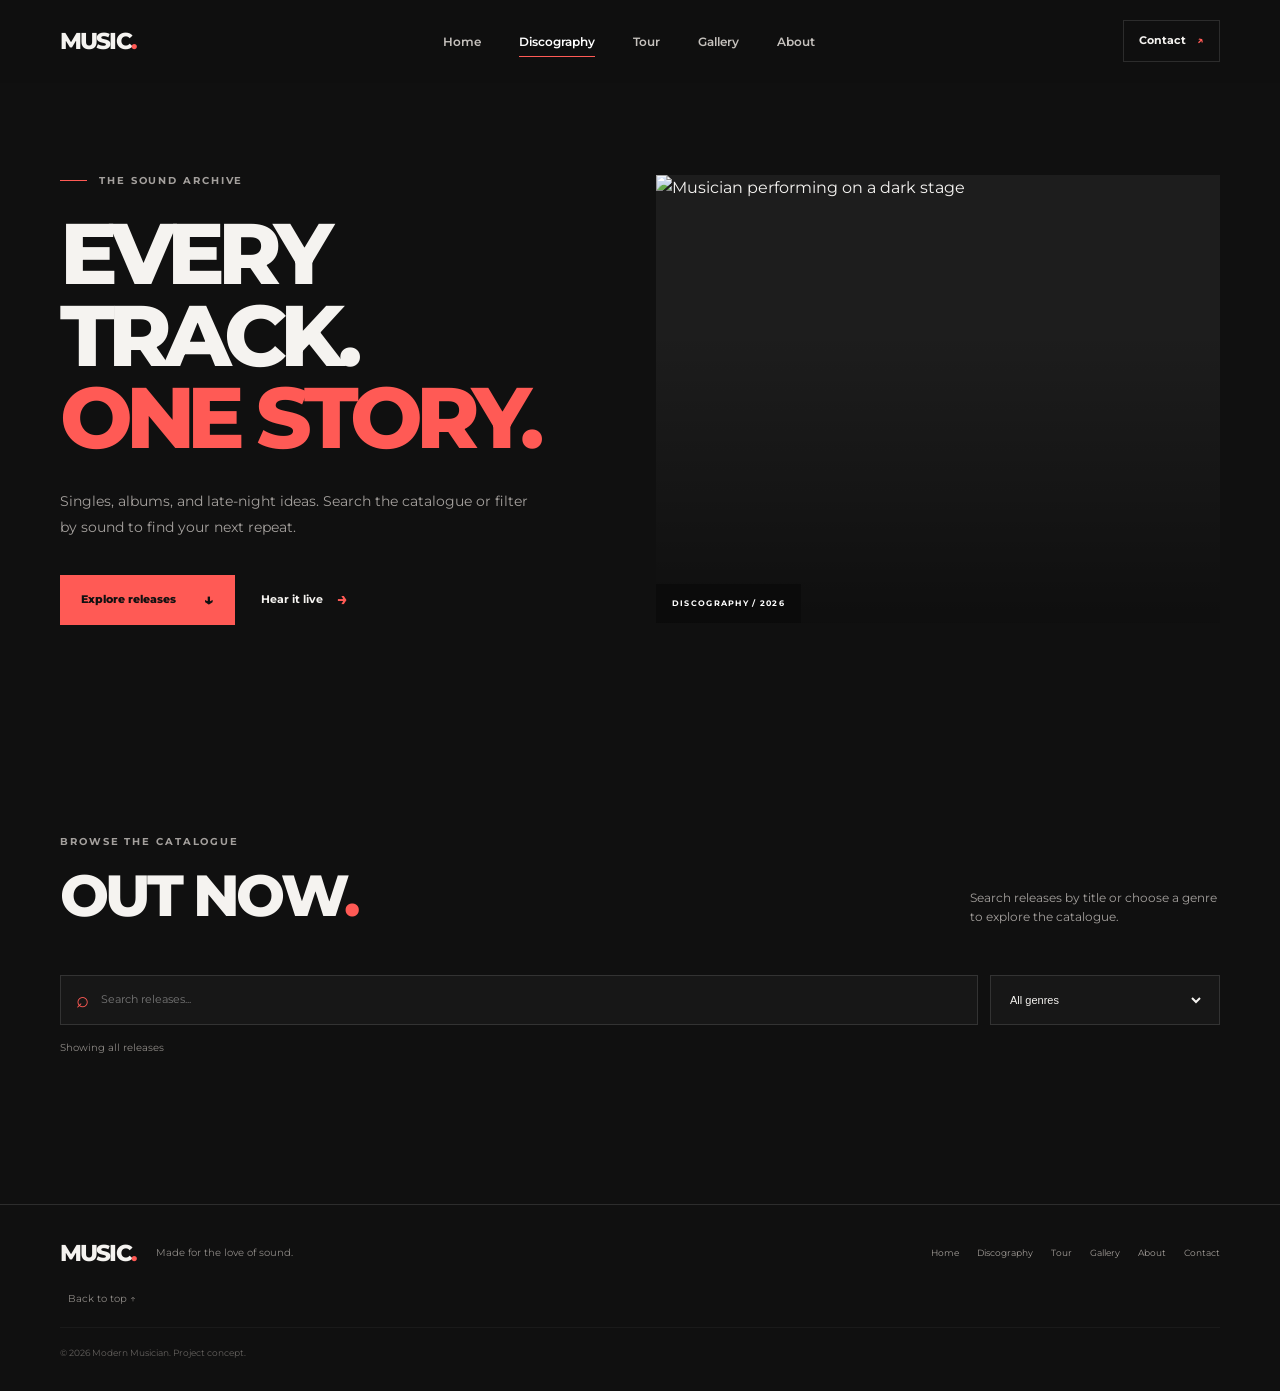
==== music.html @ 2638524f "feat(music): add discography page structure" ====
<!DOCTYPE html>
<html lang="en">

<head>
  <meta charset="UTF-8">
  <meta name="viewport" content="width=device-width, initial-scale=1.0">
  <meta name="description" content="Browse Modern Musician releases, albums, singles, and tracks.">
  <title>Discography | Modern Musician</title>

  <link rel="preconnect" href="https://fonts.googleapis.com">
  <link rel="preconnect" href="https://fonts.gstatic.com" crossorigin>
  <link
    href="https://fonts.googleapis.com/css2?family=Montserrat:wght@400;500;600;700;800&display=swap"
    rel="stylesheet">

  <link rel="stylesheet" href="css/style.css">
  <script src="js/main.js" defer></script>
</head>

<body>
  <a class="skip-link" href="#main">Skip to content</a>

  <header class="site-header" id="top">
    <nav class="navbar container" aria-label="Main navigation">
      <a class="logo" href="index.html" aria-label="Modern Musician home">
        MUSIC<span>.</span>
      </a>

      <button
        class="menu-toggle"
        type="button"
        aria-expanded="false"
        aria-controls="nav-links"
        aria-label="Open navigation menu">
        <span></span>
        <span></span>
        <span></span>
      </button>

      <ul class="nav-links" id="nav-links">
        <li><a class="nav-link" data-page="index.html" href="index.html">Home</a></li>
        <li><a class="nav-link" data-page="music.html" href="music.html">Discography</a></li>
        <li><a class="nav-link" data-page="tour.html" href="tour.html">Tour</a></li>
        <li><a class="nav-link" data-page="gallery.html" href="gallery.html">Gallery</a></li>
        <li><a class="nav-link" data-page="about.html" href="about.html">About</a></li>
      </ul>

      <a class="nav-cta" href="contact.html">
        Contact <span aria-hidden="true">↗</span>
      </a>
    </nav>
  </header>

  <main id="main">
    <section class="page-hero section-shell">
      <div class="page-hero-copy reveal">
        <p class="eyebrow">
          <span class="eyebrow-line"></span>
          The sound archive
        </p>

        <h1>
          Every track.<br>
          <span>One story.</span>
        </h1>

        <p class="hero-text">
          Singles, albums, and late-night ideas. Search the catalogue or filter
          by sound to find your next repeat.
        </p>

        <div class="hero-actions">
          <a class="button button-primary" href="#catalogue">
            Explore releases <span aria-hidden="true">↓</span>
          </a>

          <a class="text-link" href="tour.html">
            Hear it live <span aria-hidden="true">→</span>
          </a>
        </div>
      </div>

      <div class="page-hero-art reveal reveal-delay">
        <img
          src="https://images.unsplash.com/photo-1516280440614-37939bbacd81?auto=format&fit=crop&w=1100&q=85"
          alt="Musician performing on a dark stage">

        <span class="art-label">DISCOGRAPHY / 2026</span>
      </div>
    </section>

    <section class="section-pad" id="catalogue">
      <div class="container">
        <div class="section-heading reveal">
          <div>
            <p class="eyebrow">Browse the catalogue</p>
            <h2>Out now<span>.</span></h2>
          </div>

          <p>
            Search releases by title or choose a genre to explore the catalogue.
          </p>
        </div>

        <div class="catalogue-tools reveal">
          <label class="search-field">
            <span class="visually-hidden">Search releases</span>
            <span aria-hidden="true">⌕</span>

            <input
              id="music-search"
              type="search"
              placeholder="Search releases..."
              autocomplete="off">
          </label>

          <label class="select-field">
            <span class="visually-hidden">Filter by genre</span>

            <select id="genre-filter">
              <option value="all">All genres</option>
              <option value="alternative">Alternative</option>
              <option value="electronic">Electronic</option>
              <option value="acoustic">Acoustic</option>
            </select>
          </label>
        </div>

        <p
          id="music-results"
          class="results-count"
          aria-live="polite">
          Showing all releases
        </p>

        <div
          class="music-grid catalogue-grid"
          id="catalogue-grid">
        </div>
      </div>
    </section>
  </main>

  <footer class="site-footer">
    <div class="container footer-inner">
      <a class="logo" href="index.html">
        MUSIC<span>.</span>
      </a>

      <p>Made for the love of sound.</p>

      <nav class="footer-links" aria-label="Footer navigation">
        <a href="index.html">Home</a>
        <a href="music.html">Discography</a>
        <a href="tour.html">Tour</a>
        <a href="gallery.html">Gallery</a>
        <a href="about.html">About</a>
        <a href="contact.html">Contact</a>
      </nav>

      <a class="back-top" href="#top">
        Back to top ↑
      </a>

      <small>
        © <span id="year">2026</span> Modern Musician. Project concept.
      </small>
    </div>
  </footer>
</body>

</html>
---- css/style.css ----
:root {
  --bg: #101010;
  --surface: #171717;
  --surface-soft: #1d1d1d;
  --text: #f5f3f0;
  --muted: #a4a09d;
  --line: rgba(255, 255, 255, .12);
  --accent: #ff5a55;
  --accent-dark: #e84743;
  --content: 1160px;
  --radius: 4px;
  --ease: cubic-bezier(.2, .75, .25, 1);
}

* {
  box-sizing: border-box;
  margin: 0;
  padding: 0;
}

html {
  scroll-behavior: smooth;
  scroll-padding-top: 88px;
}

body {
  background: var(--bg);
  color: var(--text);
  font-family: "Montserrat", sans-serif;
  line-height: 1.6;
  -webkit-font-smoothing: antialiased;
}

body.menu-open {
  overflow: hidden;
}

img {
  display: block;
  width: 100%;
  object-fit: cover;
}

a {
  color: inherit;
  text-decoration: none;
}

button,
input,
textarea {
  font: inherit;
}

button,
a {
  -webkit-tap-highlight-color: transparent;
}

button:focus-visible,
a:focus-visible,
input:focus-visible,
textarea:focus-visible {
  outline: 2px solid var(--accent);
  outline-offset: 4px;
}

.container {
  width: min(var(--content), calc(100% - 64px));
  margin-inline: auto;
}

.section-pad {
  padding: 120px 0;
}

.section-shell {
  padding-inline: max(32px, calc((100% - var(--content)) / 2));
}

.skip-link {
  position: fixed;
  top: 10px;
  left: 10px;
  z-index: 1000;
  padding: 10px 14px;
  color: #111;
  background: white;
  transform: translateY(-150%);
}

.skip-link:focus {
  transform: translateY(0);
}

.site-header {
  position: sticky;
  top: 0;
  z-index: 100;
  background: rgba(16, 16, 16, .86);
  border-bottom: 1px solid transparent;
  backdrop-filter: blur(16px);
  transition: border-color .25s ease, background .25s ease;
}

.site-header.scrolled {
  border-color: var(--line);
  background: rgba(16, 16, 16, .96);
}

.navbar {
  min-height: 82px;
  display: flex;
  align-items: center;
  justify-content: space-between;
  gap: 32px;
}

.logo {
  font-size: 23px;
  font-weight: 800;
  letter-spacing: -.08em;
}

.logo span,
h1 span,
h2 span {
  color: var(--accent);
}

.nav-links {
  display: flex;
  align-items: center;
  gap: clamp(18px, 3vw, 38px);
  list-style: none;
}

.nav-link {
  position: relative;
  color: #c5c1bd;
  font-size: 12px;
  font-weight: 600;
  transition: color .2s ease;
}

.nav-link::after {
  content: "";
  position: absolute;
  left: 0;
  right: 100%;
  bottom: -8px;
  height: 1px;
  background: var(--accent);
  transition: right .25s ease;
}

.nav-link:hover,
.nav-link.active {
  color: white;
}

.nav-link:hover::after,
.nav-link.active::after {
  right: 0;
}

.nav-cta {
  border: 1px solid var(--line);
  padding: 11px 15px;
  font-size: 11px;
  font-weight: 700;
  transition: background .2s, border-color .2s;
}

.nav-cta span {
  color: var(--accent);
  margin-left: 8px;
}

.nav-cta:hover {
  background: var(--surface-soft);
  border-color: rgba(255, 255, 255, .28);
}

.menu-toggle {
  display: none;
  border: 0;
  background: transparent;
  width: 42px;
  height: 42px;
  padding: 10px;
  cursor: pointer;
}

.menu-toggle span {
  display: block;
  height: 2px;
  width: 21px;
  margin: 5px 0;
  background: white;
  transition: transform .25s, opacity .25s;
}

.hero {
  position: relative;
  min-height: 690px;
  min-height: min(790px, calc(100svh - 82px));
  display: grid;
  grid-template-columns: 1fr .88fr;
  align-items: center;
  gap: clamp(45px, 7vw, 100px);
  padding-top: 80px;
  padding-bottom: 105px;
  overflow: hidden;
}

.hero::before {
  content: "";
  position: absolute;
  width: 420px;
  height: 420px;
  border: 1px solid rgba(255, 90, 85, .1);
  border-radius: 50%;
  right: -170px;
  top: 5%;
  pointer-events: none;
}

.hero-content {
  position: relative;
  z-index: 1;
  max-width: 540px;
}

.eyebrow {
  display: flex;
  align-items: center;
  gap: 12px;
  margin-bottom: 24px;
  color: var(--muted);
  font-size: 10px;
  font-weight: 700;
  letter-spacing: .19em;
  text-transform: uppercase;
}

.eyebrow-line {
  width: 27px;
  height: 1px;
  background: var(--accent);
}

h1 {
  font-size: clamp(64px, 8vw, 112px);
  font-weight: 800;
  line-height: .98;
  letter-spacing: -.085em;
  text-transform: uppercase;
}

.hero-text {
  max-width: 420px;
  margin-top: 28px;
  color: var(--muted);
  font-size: 14px;
  line-height: 1.9;
}

.hero-actions {
  display: flex;
  flex-wrap: wrap;
  align-items: center;
  gap: 26px;
  margin-top: 34px;
}

.button {
  display: inline-flex;
  justify-content: center;
  align-items: center;
  gap: 28px;
  min-height: 50px;
  padding: 0 20px;
  border: 1px solid transparent;
  cursor: pointer;
  font-size: 11px;
  font-weight: 800;
  transition: transform .2s ease, background .2s ease, color .2s ease;
}

.button span {
  font-size: 16px;
}

.button:hover {
  transform: translateY(-2px);
}

.button-primary {
  background: var(--accent);
  color: #111;
}

.button-primary:hover {
  background: #fff;
}

.text-link {
  display: inline-flex;
  align-items: center;
  gap: 14px;
  font-size: 11px;
  font-weight: 700;
}

.text-link span {
  color: var(--accent);
  font-size: 18px;
  transition: transform .2s ease;
}

.text-link:hover span {
  transform: translateX(4px);
}

.hero-note {
  display: flex;
  align-items: center;
  gap: 10px;
  margin-top: 60px;
  color: #777;
  font-size: 10px;
  letter-spacing: .12em;
  text-transform: uppercase;
}

.pulse-dot {
  width: 6px;
  height: 6px;
  border-radius: 50%;
  background: var(--accent);
  box-shadow: 0 0 0 5px rgba(255, 90, 85, .12);
}

.hero-visual {
  position: relative;
  width: 100%;
  max-width: 510px;
  justify-self: end;
}

.hero-image-wrap {
  position: relative;
  padding: 0 0 35px 25px;
}

.hero-image-wrap::before {
  content: "";
  position: absolute;
  top: 22px;
  left: 0;
  right: 25px;
  bottom: 0;
  border: 1px solid rgba(255, 90, 85, .65);
}

.hero-image-wrap img {
  position: relative;
  height: clamp(370px, 43vw, 530px);
  filter: saturate(.78);
}

.image-caption {
  position: absolute;
  left: 25px;
  right: 0;
  bottom: 0;
  display: flex;
  justify-content: space-between;
  padding: 12px 14px;
  background: rgba(0, 0, 0, .72);
  font-size: 8px;
  font-weight: 700;
  letter-spacing: .16em;
}

.hero-stamp {
  position: absolute;
  top: 10%;
  right: -25px;
  padding: 17px;
  background: var(--accent);
  color: #111;
  font-size: 10px;
  font-weight: 800;
  line-height: 1.35;
  letter-spacing: .08em;
  transform: rotate(5deg);
  box-shadow: 0 12px 40px #0005;
}

.hero-stamp span {
  display: block;
  margin-top: 5px;
  font-size: 22px;
}

.scroll-cue {
  position: absolute;
  bottom: 30px;
  left: max(32px, calc((100% - var(--content)) / 2));
  display: flex;
  align-items: center;
  gap: 12px;
  color: #777;
  font-size: 9px;
  letter-spacing: .12em;
  text-transform: uppercase;
}

.scroll-cue span {
  width: 30px;
  height: 1px;
  background: var(--accent);
}

.about {
  background: var(--surface);
}

.about-grid {
  display: grid;
  grid-template-columns: .92fr 1fr;
  align-items: center;
  gap: clamp(55px, 9vw, 130px);
}

.about-image {
  position: relative;
  padding: 0 0 25px 25px;
}

.about-image::before {
  content: "";
  position: absolute;
  top: 25px;
  left: 0;
  right: 25px;
  bottom: 0;
  border: 1px solid #ffffff2c;
}

.about-image img {
  position: relative;
  height: 520px;
  filter: saturate(.7);
}

.image-index {
  position: absolute;
  bottom: 0;
  left: 25px;
  color: #999;
  font-size: 8px;
  letter-spacing: .16em;
}

h2 {
  font-size: clamp(38px, 4.5vw, 60px);
  line-height: 1.08;
  letter-spacing: -.065em;
  font-weight: 800;
  text-transform: uppercase;
}

.about-content>p:not(.eyebrow) {
  margin-top: 22px;
  max-width: 520px;
  color: var(--muted);
  font-size: 13px;
  line-height: 1.95;
}

.about-content .text-link {
  margin-top: 28px;
}

.about-stat-row {
  display: flex;
  gap: clamp(22px, 4vw, 50px);
  border-top: 1px solid var(--line);
  margin-top: 45px;
  padding-top: 24px;
}

.about-stat-row div {
  display: flex;
  flex-direction: column;
  gap: 3px;
}

.about-stat-row strong {
  font-size: 22px;
  letter-spacing: -.05em;
}

.about-stat-row span {
  color: #85817e;
  font-size: 9px;
  text-transform: uppercase;
  letter-spacing: .1em;
}

.section-heading {
  display: flex;
  justify-content: space-between;
  align-items: end;
  gap: 30px;
  margin-bottom: 48px;
}

.section-heading .eyebrow {
  margin-bottom: 14px;
}

.section-heading>p {
  max-width: 250px;
  color: var(--muted);
  font-size: 12px;
}

.music-grid {
  display: grid;
  grid-template-columns: repeat(3, 1fr);
  gap: 24px;
}

.music-card {
  min-width: 0;
}

.album-art {
  position: relative;
  overflow: hidden;
  background: var(--surface-soft);
}

.album-art::after {
  content: "";
  position: absolute;
  inset: 0;
  background: linear-gradient(180deg, transparent 48%, #0008);
  pointer-events: none;
}

.album-art img {
  aspect-ratio: 1 / 1.08;
  transition: transform .65s var(--ease), filter .4s ease;
  filter: saturate(.75);
}

.music-card:hover .album-art img {
  transform: scale(1.045);
  filter: saturate(1);
}

.album-number {
  position: absolute;
  z-index: 1;
  top: 15px;
  left: 15px;
  color: #fff;
  font-size: 10px;
  font-weight: 700;
  letter-spacing: .12em;
}

.play-button {
  position: absolute;
  z-index: 2;
  right: 16px;
  bottom: 16px;
  display: grid;
  place-items: center;
  width: 48px;
  height: 48px;
  border: 0;
  border-radius: 50%;
  background: var(--accent);
  color: #111;
  cursor: pointer;
  transform: translateY(8px);
  opacity: 0;
  transition: opacity .25s ease, transform .25s ease, background .2s ease;
}

.music-card:hover .play-button,
.play-button:focus-visible,
.play-button.is-playing,
.play-button.is-selected {
  opacity: 1;
  transform: translateY(0);
}

.play-button:hover {
  background: white;
}

.music-info {
  display: flex;
  justify-content: space-between;
  align-items: start;
  gap: 16px;
  padding: 19px 0 13px;
}

.music-info h3 {
  font-size: 14px;
  font-weight: 700;
}

.music-info p,
.track-length {
  color: #85817e;
  font-size: 10px;
  margin-top: 5px;
}

.track-length {
  white-space: nowrap;
}

.track-progress {
  height: 2px;
  background: #2b2b2b;
  overflow: hidden;
}

.track-progress span {
  display: block;
  width: 0;
  height: 100%;
  background: var(--accent);
  transition: width .3s ease;
}

.music-card.is-playing .track-progress span,
.music-card.is-selected .track-progress span {
  width: 38%;
}

.player-bar {
  display: flex;
  align-items: center;
  gap: 15px;
  margin-top: 38px;
  padding: 17px 20px;
  border: 1px solid var(--line);
  background: #141414;
}

.player-track-icon {
  display: grid;
  place-items: center;
  width: 42px;
  height: 42px;
  flex: 0 0 auto;
  background: var(--surface-soft);
  color: var(--accent);
  font-size: 23px;
}

.player-copy {
  display: flex;
  flex-direction: column;
  min-width: 0;
  flex: 1;
}

.player-copy strong {
  font-size: 11px;
}

.player-copy span,
.player-hint {
  color: #888;
  font-size: 9px;
}

.player-controls {
  display: flex;
  align-items: center;
  gap: 12px;
}

.player-control {
  display: grid;
  place-items: center;
  width: 35px;
  height: 35px;
  border: 1px solid var(--line);
  border-radius: 50%;
  background: transparent;
  color: white;
  cursor: pointer;
}

.player-control:disabled {
  cursor: not-allowed;
  opacity: .4;
}

.music-note,
.shows-note {
  margin-top: 14px;
  color: #777;
  font-size: 10px;
  line-height: 1.7;
}

.music-note code {
  color: #c9c5c2;
}

.shows {
  background: var(--surface);
}

.show-list {
  border-top: 1px solid var(--line);
}

.show {
  display: grid;
  grid-template-columns: 75px minmax(0, 1fr) 115px 90px;
  align-items: center;
  gap: 25px;
  padding: 25px 5px;
  border-bottom: 1px solid var(--line);
  transition: padding .25s ease, background .25s ease;
}

.show:hover {
  padding-inline: 15px;
  background: #ffffff04;
}

.show-date {
  display: flex;
  flex-direction: column;
  align-items: center;
  line-height: 1;
}

.show-date strong {
  color: var(--accent);
  font-size: 34px;
  letter-spacing: -.08em;
}

.show-date span {
  margin-top: 7px;
  font-size: 9px;
  letter-spacing: .12em;
}

.show-info h3 {
  font-size: 14px;
}

.show-info p {
  margin-top: 5px;
  color: #8f8b87;
  font-size: 11px;
}

.show-status {
  justify-self: start;
  color: #8b8783;
  font-size: 9px;
}

.show-status-upcoming {
  color: #c4c0bc;
}

.show-status-upcoming::before {
  content: "";
  display: inline-block;
  width: 5px;
  height: 5px;
  margin: 0 8px 1px 0;
  border-radius: 50%;
  background: var(--accent);
}

.show-link {
  justify-self: end;
  font-size: 10px;
  font-weight: 700;
}

.show-link span {
  margin-left: 8px;
  color: var(--accent);
  font-size: 15px;
}

.contact-grid {
  display: grid;
  grid-template-columns: 1fr .8fr;
  gap: clamp(50px, 10vw, 140px);
}

.contact-copy>p:not(.eyebrow) {
  max-width: 370px;
  margin-top: 22px;
  color: var(--muted);
  font-size: 13px;
  line-height: 1.9;
}

.contact-email {
  display: inline-flex;
  gap: 12px;
  align-items: center;
  margin-top: 32px;
  padding-bottom: 7px;
  border-bottom: 1px solid #555;
  font-size: 12px;
}

.contact-email span {
  color: var(--accent);
}

.contact-form {
  display: flex;
  flex-direction: column;
  align-items: stretch;
}

.contact-form label {
  margin: 17px 0 8px;
  color: #b8b4b0;
  font-size: 10px;
  font-weight: 700;
}

.contact-form label:first-child {
  margin-top: 0;
}

.contact-form input,
.contact-form textarea {
  width: 100%;
  border: 1px solid #343434;
  border-radius: 0;
  background: #171717;
  color: white;
  padding: 14px 15px;
  font-size: 12px;
  resize: vertical;
  transition: border-color .2s ease;
}

.contact-form input:focus,
.contact-form textarea:focus {
  border-color: var(--accent);
  outline: none;
}

.contact-form input::placeholder,
.contact-form textarea::placeholder {
  color: #696969;
}

.contact-form .button {
  align-self: start;
  margin-top: 20px;
}

.form-note {
  margin-top: 12px;
  color: #777;
  font-size: 9px;
  line-height: 1.6;
}

.site-footer {
  padding: 30px 0;
  border-top: 1px solid var(--line);
}

.footer-inner {
  display: grid;
  grid-template-columns: auto 1fr auto;
  align-items: center;
  gap: 20px;
}

.footer-inner p,
.back-top {
  color: #8d8985;
  font-size: 10px;
}

.back-top {
  justify-self: end;
}

.footer-inner small {
  grid-column: 1 / -1;
  padding-top: 18px;
  border-top: 1px solid #ffffff0b;
  color: #64615e;
  font-size: 9px;
}

.reveal {
  opacity: 0;
  transform: translateY(22px);
  transition: opacity .7s var(--ease), transform .7s var(--ease);
}

.reveal.is-visible {
  opacity: 1;
  transform: translateY(0);
}

.reveal-delay {
  transition-delay: .12s;
}

.reveal-delay-more {
  transition-delay: .22s;
}

.hero-content.reveal {
  animation: hero-enter .8s var(--ease) .12s both;
}

.hero-visual.reveal {
  animation: hero-enter .9s var(--ease) .28s both;
}

@keyframes hero-enter {
  from {
    opacity: 0;
    transform: translateY(20px);
  }

  to {
    opacity: 1;
    transform: translateY(0);
  }
}

@media (hover: none) {
  .play-button {
    opacity: 1;
    transform: none;
  }
}

@media (max-width: 900px) {
  .container {
    width: min(var(--content), calc(100% - 44px));
  }

  .section-shell {
    padding-inline: 22px;
  }

  .hero {
    gap: 35px;
    grid-template-columns: 1fr .85fr;
  }

  .hero-stamp {
    right: -12px;
  }

  .about-grid {
    gap: 55px;
  }

  .about-image img {
    height: 450px;
  }

  .show {
    grid-template-columns: 65px minmax(0, 1fr) 95px 75px;
    gap: 16px;
  }
}

@media (max-width: 700px) {
  html {
    scroll-padding-top: 72px;
  }

  .container {
    width: calc(100% - 40px);
  }

  .section-shell {
    padding-inline: 20px;
  }

  .section-pad {
    padding: 82px 0;
  }

  .navbar {
    min-height: 72px;
    gap: 15px;
  }

  .logo {
    font-size: 21px;
  }

  .menu-toggle {
    display: block;
    order: 3;
    margin-left: auto;
    z-index: 102;
  }

  .menu-toggle[aria-expanded="true"] span:nth-child(1) {
    transform: translateY(7px) rotate(45deg);
  }

  .menu-toggle[aria-expanded="true"] span:nth-child(2) {
    opacity: 0;
  }

  .menu-toggle[aria-expanded="true"] span:nth-child(3) {
    transform: translateY(-7px) rotate(-45deg);
  }

  .nav-cta {
    margin-left: auto;
    padding: 9px 11px;
    font-size: 10px;
  }

  .nav-links {
    position: fixed;
    inset: 0;
    z-index: 101;
    display: flex;
    flex-direction: column;
    justify-content: center;
    align-items: center;
    gap: 30px;
    background: rgba(16, 16, 16, .98);
    opacity: 0;
    visibility: hidden;
    transform: translateY(-8px);
    transition: opacity .25s, visibility .25s, transform .25s;
  }

  .nav-links.open {
    opacity: 1;
    visibility: visible;
    transform: translateY(0);
  }

  .nav-link {
    font-size: 18px;
  }

  .hero {
    min-height: auto;
    grid-template-columns: 1fr;
    gap: 44px;
    padding-top: 76px;
    padding-bottom: 105px;
  }

  .hero::before {
    width: 270px;
    height: 270px;
    right: -160px;
    top: 20%;
  }

  h1 {
    font-size: clamp(65px, 16vw, 100px);
  }

  .hero-text {
    margin-top: 22px;
    font-size: 13px;
  }

  .hero-note {
    margin-top: 36px;
  }

  .hero-visual {
    justify-self: stretch;
    max-width: none;
    width: calc(100% - 14px);
    margin-left: 14px;
  }

  .hero-image-wrap {
    padding-left: 15px;
    padding-bottom: 25px;
  }

  .hero-image-wrap::before {
    right: 15px;
    top: 15px;
  }

  .hero-image-wrap img {
    height: clamp(310px, 95vw, 460px);
  }

  .image-caption {
    left: 15px;
    font-size: 7px;
  }

  .hero-stamp {
    right: -8px;
    top: 8%;
    font-size: 8px;
    padding: 12px;
  }

  .scroll-cue {
    left: 20px;
    bottom: 30px;
  }

  .about-grid,
  .contact-grid {
    grid-template-columns: 1fr;
    gap: 48px;
  }

  .about-image img {
    height: clamp(330px, 90vw, 470px);
  }

  h2 {
    font-size: clamp(39px, 10vw, 56px);
  }

  .about-stat-row {
    gap: 25px;
  }

  .about-stat-row strong {
    font-size: 20px;
  }

  .section-heading {
    align-items: start;
    flex-direction: column;
    gap: 18px;
    margin-bottom: 32px;
  }

  .section-heading>p {
    max-width: 320px;
  }

  .music-grid {
    grid-template-columns: 1fr;
    gap: 30px;
  }

  .album-art img {
    aspect-ratio: 1.15 / 1;
  }

  .play-button {
    opacity: 1;
    transform: none;
  }

  .player-bar {
    gap: 11px;
    padding: 13px;
  }

  .player-track-icon {
    width: 36px;
    height: 36px;
  }

  .player-hint {
    display: none;
  }

  .show {
    grid-template-columns: 58px minmax(0, 1fr) auto;
    gap: 14px;
    padding: 22px 0;
  }

  .show-date strong {
    font-size: 30px;
  }

  .show-info h3 {
    font-size: 12px;
  }

  .show-info p {
    font-size: 10px;
  }

  .show-status {
    display: none;
  }

  .show-link {
    font-size: 9px;
  }

  .contact-grid {
    gap: 35px;
  }

  .footer-inner {
    grid-template-columns: 1fr auto;
  }

  .footer-inner p {
    grid-column: 1 / -1;
    grid-row: 2;
  }

  .back-top {
    grid-column: 2;
    grid-row: 1;
  }

  .footer-inner small {
    grid-row: 3;
  }
}

@media (max-width: 380px) {
  .nav-cta {
    display: none;
  }

  .hero-actions {
    gap: 18px;
  }

  .button {
    gap: 14px;
    padding-inline: 15px;
  }

  .about-stat-row {
    gap: 16px;
  }

  .about-stat-row span {
    font-size: 8px;
  }

  .show {
    grid-template-columns: 48px minmax(0, 1fr) auto;
    gap: 10px;
  }
}

@media (prefers-reduced-motion: reduce) {

  *,
  *::before,
  *::after {
    scroll-behavior: auto !important;
    animation-duration: .01ms !important;
    animation-iteration-count: 1 !important;
    transition-duration: .01ms !important;
  }

  .reveal {
    opacity: 1;
    transform: none;
  }
}


/* Dedicated Contact page */
.contact-page-intro {
  position: relative;
  display: flex;
  align-items: center;
  justify-content: space-between;
  gap: 40px;
  min-height: 390px;
  padding-top: 86px;
  padding-bottom: 72px;
  overflow: hidden;
}

.contact-page-heading {
  max-width: 720px;
  position: relative;
  z-index: 1;
}

.contact-page-heading .eyebrow {
  margin-bottom: 20px;
}

.contact-page-heading h1 {
  font-size: clamp(70px, 10vw, 124px);
  line-height: .9;
}

.contact-page-heading .hero-text {
  max-width: 510px;
}

.contact-page-mark,
.thank-you-side {
  position: relative;
  flex: 0 0 190px;
  width: 190px;
  height: 210px;
  display: flex;
  flex-direction: column;
  justify-content: center;
  padding: 22px;
  background: var(--accent);
  color: #101010;
  transform: rotate(4deg);
}

.contact-page-mark>span,
.thank-you-side>span {
  font-size: 9px;
  font-weight: 800;
  letter-spacing: .18em;
}

.contact-page-mark strong,
.thank-you-side strong {
  margin-top: 14px;
  font-size: 27px;
  line-height: .98;
  letter-spacing: -.07em;
}

.contact-page-mark i,
.thank-you-side i {
  position: absolute;
  right: 15px;
  bottom: 8px;
  font-size: 33px;
  font-style: normal;
}

.contact-page-section {
  background: var(--surface);
}

.contact-page-section .contact-grid {
  align-items: start;
}

.contact-page-section .contact-copy {
  padding-top: 10px;
}

.contact-page-section .contact-copy h2 {
  max-width: 470px;
}

.contact-page-section .contact-copy h2 span {
  color: var(--accent);
}

.contact-details {
  display: grid;
  gap: 0;
  max-width: 430px;
  margin-top: 34px;
  border-top: 1px solid var(--line);
}

.contact-details>div {
  display: flex;
  justify-content: space-between;
  align-items: baseline;
  gap: 15px;
  padding: 16px 0;
  border-bottom: 1px solid var(--line);
  font-size: 10px;
  color: #c4c0bc;
}

.contact-detail-label {
  color: #77716d;
  font-size: 8px;
  font-weight: 800;
  letter-spacing: .12em;
}

.form-kicker {
  display: flex;
  justify-content: space-between;
  margin-bottom: 16px;
  padding-bottom: 14px;
  border-bottom: 1px solid var(--line);
  color: var(--text);
  font-size: 10px;
  font-weight: 800;
  letter-spacing: .12em;
}

.form-kicker span {
  color: var(--accent);
}

.contact-form select {
  width: 100%;
  border: 1px solid #343434;
  border-radius: 0;
  background: #171717;
  color: #e7e4e1;
  padding: 14px 15px;
  font-size: 12px;
}

.contact-form select:focus {
  border-color: var(--accent);
  outline: none;
}

.contact-form label span {
  color: var(--accent);
}

.contact-form .form-note {
  max-width: 480px;
}

.contact-bottom-inner {
  display: flex;
  justify-content: space-between;
  align-items: end;
  gap: 36px;
  padding: 42px;
  border: 1px solid var(--line);
  background: #141414;
}

.contact-bottom-inner .eyebrow {
  margin-bottom: 16px;
}

.contact-bottom-inner h2 {
  font-size: clamp(34px, 4vw, 50px);
}

.contact-bottom-inner .hero-actions {
  margin-top: 0;
}

/* Submission confirmation page */
.thank-you-main {
  min-height: calc(100vh - 220px);
  display: flex;
  align-items: center;
}

.thank-you-section {
  display: flex;
  align-items: center;
  justify-content: space-between;
  gap: 55px;
  padding-top: 100px;
  padding-bottom: 110px;
}

.thank-you-content {
  max-width: 670px;
}

.thank-you-symbol {
  display: grid;
  place-items: center;
  width: 52px;
  height: 52px;
  margin-bottom: 32px;
  border: 1px solid rgba(255, 90, 85, .65);
  border-radius: 50%;
  color: var(--accent);
  font-size: 26px;
}

.thank-you-content h1 {
  font-size: clamp(70px, 10vw, 120px);
  line-height: .9;
}

.thank-you-content h1 span {
  color: var(--accent);
}

.thank-you-copy {
  max-width: 520px;
  margin-top: 28px;
  color: #d2ceca;
  font-size: 14px;
  line-height: 1.9;
}

.thank-you-note {
  max-width: 560px;
  margin-top: 12px;
  color: #817c77;
  font-size: 10px;
  line-height: 1.8;
}

.thank-you-content .hero-actions {
  margin-top: 30px;
}

.thank-you-side {
  flex-basis: 220px;
  width: 220px;
  height: 245px;
}

.thank-you-side strong {
  font-size: 32px;
}

@media (max-width: 700px) {
  .contact-page-intro {
    min-height: auto;
    padding-top: 68px;
    padding-bottom: 64px;
  }

  .contact-page-heading h1,
  .thank-you-content h1 {
    font-size: clamp(68px, 18vw, 100px);
  }

  .contact-page-mark {
    display: none;
  }

  .contact-details>div {
    align-items: start;
    flex-direction: column;
    gap: 5px;
  }

  .contact-bottom-inner {
    align-items: start;
    flex-direction: column;
    padding: 27px 22px;
  }

  .contact-bottom-inner .hero-actions {
    margin-top: 8px;
  }

  .thank-you-section {
    min-height: auto;
    padding-top: 75px;
    padding-bottom: 85px;
  }

  .thank-you-side {
    display: none;
  }
}


/* Beginner-friendly native audio controls appear after a track is selected. */
.player-controls {
  min-width: 0;
}

.player-controls audio {
  display: none;
  width: 250px;
  max-width: 35vw;
  height: 34px;
}

.player-controls audio.audio-ready {
  display: block;
}

@media (max-width: 700px) {
  .player-bar {
    flex-wrap: wrap;
  }

  .player-controls {
    width: 100%;
    flex-wrap: wrap;
  }

  .player-controls audio.audio-ready {
    width: 100%;
    max-width: 100%;
  }
}

/* ==================================================
   MULTI-PAGE LAYOUTS + REAL RESPONSIVE GRID STYLES
   Added to give every sub-page its intended layout.
   ================================================== */
.page-hero {
  display: grid;
  grid-template-columns: minmax(0, .92fr) minmax(0, 1fr);
  align-items: center;
  gap: clamp(34px, 6vw, 84px);
  padding-top: clamp(54px, 7vw, 92px);
  padding-bottom: clamp(58px, 7vw, 92px);
  overflow: hidden;
}

.page-hero.compact-page-hero {
  padding-top: clamp(42px, 5.5vw, 74px);
  padding-bottom: clamp(48px, 6vw, 78px);
}

.page-hero-copy {
  min-width: 0;
  max-width: 570px;
}

.page-hero-copy h1 {
  font-size: clamp(54px, 6.7vw, 92px);
  line-height: .96;
}

.page-hero-copy .hero-text {
  max-width: 470px;
}

.page-hero-art {
  position: relative;
  min-width: 0;
  width: 100%;
  height: clamp(280px, 35vw, 470px);
  overflow: hidden;
  background: var(--surface-soft);
}

.page-hero-art::after {
  content: "";
  position: absolute;
  inset: 35% 0 0;
  background: linear-gradient(transparent, rgba(0, 0, 0, .5));
  pointer-events: none;
}

.page-hero-art img {
  width: 100%;
  height: 100%;
  object-fit: cover;
  object-position: center;
  filter: saturate(.78);
  transition: transform .7s var(--ease), filter .5s ease;
}

.page-hero-art:hover img {
  transform: scale(1.025);
  filter: saturate(1);
}

.art-label {
  position: absolute;
  z-index: 1;
  left: 0;
  bottom: 0;
  padding: 13px 16px;
  color: #fff;
  background: rgba(10, 10, 10, .68);
  font-size: 8px;
  font-weight: 700;
  letter-spacing: .16em;
}

/* Discography tools + cards */
.catalogue-tools {
  display: grid;
  grid-template-columns: minmax(0, 1fr) 230px;
  gap: 12px;
  margin-bottom: 12px;
}

.search-field,
.select-field {
  display: flex;
  align-items: center;
  gap: 12px;
  min-width: 0;
  min-height: 50px;
  padding: 0 15px;
  border: 1px solid var(--line);
  background: var(--surface);
  color: var(--muted);
}

.search-field>span[aria-hidden="true"] {
  color: var(--accent);
  font-size: 22px;
  line-height: 1;
}

.search-field input,
.select-field select {
  width: 100%;
  min-width: 0;
  border: 0;
  outline: 0;
  background: transparent;
  color: var(--text);
  font-size: 11px;
}

.search-field input::placeholder {
  color: #777;
}

.select-field select {
  cursor: pointer;
}

.select-field select option {
  background: var(--surface);
  color: var(--text);
}

.visually-hidden {
  position: absolute;
  width: 1px;
  height: 1px;
  padding: 0;
  margin: -1px;
  overflow: hidden;
  clip: rect(0, 0, 0, 0);
  white-space: nowrap;
  border: 0;
}

.results-count {
  margin: 15px 0 28px;
  color: #8d8985;
  font-size: 10px;
}

.catalogue-grid {
  row-gap: 36px;
}

.release-description {
  margin-top: 10px;
  color: #8d8985;
  font-size: 11px;
  line-height: 1.8;
}

.empty-state {
  margin-top: 28px;
  padding: 28px;
  border: 1px dashed var(--line);
  color: var(--muted);
  text-align: center;
  font-size: 12px;
}

.music-note,
.shows-note {
  margin-top: 24px;
  color: #777;
  font-size: 10px;
  line-height: 1.8;
}

.music-note code {
  color: var(--accent);
}

/* Tour page: clear row-based event grid */
.filter-row {
  display: flex;
  flex-wrap: wrap;
  gap: 9px;
  margin-bottom: 25px;
}

.filter-chip {
  padding: 10px 15px;
  border: 1px solid var(--line);
  background: transparent;
  color: #aaa5a0;
  font-size: 10px;
  font-weight: 700;
  cursor: pointer;
  transition: color .2s, border-color .2s, background .2s;
}

.filter-chip:hover,
.filter-chip.active {
  border-color: var(--accent);
  background: var(--accent);
  color: #101010;
}

.tour-page-list {
  border-top: 1px solid var(--line);
}

.tour-event {
  display: grid;
  grid-template-columns: 76px minmax(0, 1fr) 100px auto;
  align-items: center;
  gap: clamp(15px, 2.5vw, 32px);
  padding: 24px 0;
  border-bottom: 1px solid var(--line);
}

.tour-date {
  display: flex;
  flex-direction: column;
  align-items: flex-start;
  line-height: 1;
}

.tour-date span {
  color: var(--accent);
  font-size: 9px;
  font-weight: 800;
  letter-spacing: .15em;
}

.tour-date strong {
  margin-top: 5px;
  font-size: 35px;
  font-weight: 800;
  letter-spacing: -.07em;
}

.tour-date small {
  margin-top: 5px;
  color: #777;
  font-size: 9px;
}

.tour-event-main {
  min-width: 0;
}

.event-kind {
  margin-bottom: 6px;
  color: var(--accent);
  font-size: 8px;
  font-weight: 800;
  letter-spacing: .14em;
}

.tour-event-main h3 {
  font-size: clamp(14px, 1.6vw, 18px);
  font-weight: 700;
}

.tour-event-main>p:last-child {
  margin-top: 5px;
  color: #8e8985;
  font-size: 10px;
}

.event-state {
  padding: 7px 9px;
  border: 1px solid var(--line);
  color: #bbb5af;
  text-align: center;
  font-size: 8px;
  white-space: nowrap;
}

.upcoming-state {
  border-color: rgba(255, 90, 85, .35);
  color: var(--accent);
}

.past-state {
  color: #85817e;
}

.button-outline {
  min-height: 42px;
  padding: 0 13px;
  border-color: var(--line);
  background: transparent;
  color: var(--text);
  gap: 12px;
  white-space: nowrap;
}

.button-outline:hover {
  border-color: var(--accent);
  background: var(--accent);
  color: #101010;
}

/* Gallery: this was the missing grid causing oversized stacked photos */
.gallery-grid {
  display: grid;
  grid-template-columns: repeat(3, minmax(0, 1fr));
  gap: 18px;
  align-items: stretch;
}

.gallery-item,
.gallery-item.gallery-tall,
.gallery-item.gallery-wide {
  position: relative;
  display: block;
  width: 100%;
  min-width: 0;
  aspect-ratio: 4 / 3;
  grid-column: auto;
  grid-row: auto;
  padding: 0;
  overflow: hidden;
  border: 1px solid rgba(255, 255, 255, .1);
  border-radius: 0;
  background: var(--surface-soft);
  color: var(--text);
  text-align: left;
  cursor: pointer;
}

.gallery-item::after {
  content: "";
  position: absolute;
  inset: 35% 0 0;
  background: linear-gradient(transparent, rgba(0, 0, 0, .82));
  pointer-events: none;
}

.gallery-item img {
  width: 100%;
  height: 100%;
  object-fit: cover;
  transition: transform .6s var(--ease), filter .4s ease;
  filter: saturate(.72);
}

.gallery-item:hover img,
.gallery-item:focus-visible img {
  transform: scale(1.05);
  filter: saturate(1);
}

.gallery-caption {
  position: absolute;
  z-index: 1;
  left: 15px;
  bottom: 15px;
  font-size: 9px;
  font-weight: 800;
  letter-spacing: .13em;
}

.gallery-open {
  position: absolute;
  z-index: 1;
  right: 13px;
  bottom: 11px;
  display: grid;
  place-items: center;
  width: 30px;
  height: 30px;
  border: 1px solid rgba(255, 255, 255, .4);
  border-radius: 50%;
  font-size: 15px;
  transition: background .2s, color .2s;
}

.gallery-item:hover .gallery-open {
  background: var(--accent);
  border-color: var(--accent);
  color: #101010;
}

.lightbox {
  position: fixed;
  inset: 0;
  margin: auto;
  width: fit-content;
  max-width: min(92vw, 1200px);
  max-height: 92vh;
  padding: 20px;
  border: 1px solid var(--line);
  background: #111;
  color: var(--text);
  box-shadow: 0 22px 100px #0009;
}

.lightbox[open] {
  display: block;
}

.lightbox::backdrop {
  background: rgba(0, 0, 0, .86);
  backdrop-filter: blur(5px);
}

.lightbox img {
  width: auto;
  max-width: calc(92vw - 40px);
  height: auto;
  max-height: 77vh;
  margin: 0 auto;
  object-fit: contain;
}

.lightbox p {
  margin-top: 12px;
  color: #c6c1bc;
  font-size: 11px;
}

.lightbox-close {
  position: absolute;
  z-index: 2;
  top: 7px;
  right: 7px;
  display: grid;
  place-items: center;
  width: 36px;
  height: 36px;
  border: 1px solid var(--line);
  background: #111;
  color: #fff;
  font-size: 26px;
  line-height: 1;
  cursor: pointer;
}

.video-feature {
  display: grid;
  grid-template-columns: minmax(0, 1.1fr) minmax(0, .9fr);
  align-items: center;
  gap: clamp(30px, 5vw, 72px);
  margin-top: 100px;
  padding-top: 55px;
  border-top: 1px solid var(--line);
}

.video-feature-art {
  position: relative;
  overflow: hidden;
  aspect-ratio: 16 / 9;
  background: var(--surface-soft);
}

.video-feature-art img {
  width: 100%;
  height: 100%;
  object-fit: cover;
  filter: saturate(.7);
  transition: transform .6s var(--ease);
}

.video-feature:hover .video-feature-art img {
  transform: scale(1.03);
}

.video-symbol {
  position: absolute;
  inset: 0;
  display: grid;
  place-items: center;
  color: white;
  font-size: 38px;
  text-shadow: 0 4px 25px #000;
}

.video-feature-copy .eyebrow {
  margin-bottom: 15px;
}

.video-feature-copy h2 {
  font-size: clamp(32px, 4vw, 52px);
}

.video-feature-copy>p:not(.eyebrow) {
  margin-top: 18px;
  color: var(--muted);
  font-size: 12px;
  line-height: 1.9;
}

.video-feature-copy .text-link {
  margin-top: 20px;
}

/* About page grids and timeline */
.timeline {
  border-top: 1px solid var(--line);
}

.timeline-item {
  display: grid;
  grid-template-columns: minmax(150px, .7fr) minmax(0, 1.3fr);
  gap: 35px;
  padding: 25px 0;
  border-bottom: 1px solid var(--line);
}

.timeline-year {
  color: var(--accent);
  font-size: 9px;
  font-weight: 800;
  letter-spacing: .14em;
}

.timeline-item h3 {
  font-size: 17px;
}

.timeline-item p {
  margin-top: 7px;
  max-width: 560px;
  color: var(--muted);
  font-size: 11px;
  line-height: 1.9;
}

.values-section {
  background: var(--surface);
}

.values-grid {
  display: grid;
  grid-template-columns: repeat(3, minmax(0, 1fr));
  gap: 16px;
}

.value-card {
  min-height: 205px;
  padding: 25px;
  border: 1px solid var(--line);
  background: #141414;
}

.value-card>span {
  color: var(--accent);
  font-size: 10px;
  font-weight: 800;
  letter-spacing: .14em;
}

.value-card h3 {
  margin-top: 30px;
  font-size: 19px;
}

.value-card p {
  margin-top: 8px;
  color: var(--muted);
  font-size: 11px;
  line-height: 1.8;
}

.collab-banner {
  display: grid;
  grid-template-columns: minmax(0, 1fr) minmax(0, .8fr);
  align-items: center;
  gap: 40px;
  padding: clamp(25px, 4vw, 48px);
  border: 1px solid var(--line);
  background: #141414;
}

.collab-banner h2 {
  font-size: clamp(34px, 4vw, 52px);
}

.collab-banner>div:last-child>p {
  margin-bottom: 20px;
  color: var(--muted);
  font-size: 12px;
  line-height: 1.9;
}

@media (max-width: 900px) {
  .page-hero {
    gap: 28px;
  }

  .page-hero-copy h1 {
    font-size: clamp(48px, 6.8vw, 68px);
  }

  .gallery-grid {
    grid-template-columns: repeat(2, minmax(0, 1fr));
    gap: 14px;
  }

  .tour-event {
    grid-template-columns: 62px minmax(0, 1fr) auto;
    gap: 16px;
  }

  .tour-event .event-state {
    display: none;
  }

  .values-grid {
    gap: 12px;
  }

  .value-card {
    padding: 20px;
  }
}

@media (max-width: 700px) {

  .page-hero,
  .page-hero.compact-page-hero {
    grid-template-columns: minmax(0, 1fr);
    gap: 34px;
    padding-top: 56px;
    padding-bottom: 58px;
  }

  .page-hero-copy h1 {
    font-size: clamp(56px, 13vw, 78px);
  }

  .page-hero-art {
    height: clamp(245px, 64vw, 360px);
  }

  .catalogue-tools {
    grid-template-columns: minmax(0, 1fr);
  }

  .gallery-grid {
    grid-template-columns: repeat(2, minmax(0, 1fr));
    gap: 10px;
  }

  .gallery-caption {
    left: 9px;
    bottom: 10px;
    font-size: 8px;
    letter-spacing: .07em;
  }

  .gallery-open {
    right: 7px;
    bottom: 6px;
    width: 25px;
    height: 25px;
    font-size: 13px;
  }

  .video-feature {
    grid-template-columns: minmax(0, 1fr);
    gap: 24px;
    margin-top: 65px;
    padding-top: 35px;
  }

  .tour-event {
    grid-template-columns: 52px minmax(0, 1fr);
    gap: 13px;
    padding: 21px 0;
  }

  .tour-date strong {
    font-size: 29px;
  }

  .tour-event .button {
    grid-column: 2;
    justify-self: start;
    min-height: 38px;
    margin-top: 2px;
  }

  .tour-event-main h3 {
    font-size: 14px;
  }

  .timeline-item {
    grid-template-columns: 1fr;
    gap: 9px;
  }

  .values-grid,
  .collab-banner {
    grid-template-columns: minmax(0, 1fr);
  }

  .value-card {
    min-height: auto;
  }

  .value-card h3 {
    margin-top: 18px;
  }

  .collab-banner {
    gap: 24px;
    padding: 24px 20px;
  }
}

@media (max-width: 380px) {
  .gallery-grid {
    grid-template-columns: minmax(0, 1fr);
  }

  .gallery-item,
  .gallery-item.gallery-tall,
  .gallery-item.gallery-wide {
    aspect-ratio: 16 / 10;
  }
}

/* Keep footer navigation readable instead of running together. */
.footer-links {
  display: flex;
  flex-wrap: wrap;
  align-items: center;
  justify-content: flex-end;
  gap: 9px 18px;
}

.footer-links a {
  color: #a19c97;
  font-size: 9px;
  white-space: nowrap;
  transition: color .2s ease;
}

.footer-links a:hover,
.footer-links a[aria-current="page"] {
  color: var(--accent);
}

@media (max-width: 700px) {
  .footer-links {
    justify-content: flex-start;
    gap: 12px 15px;
  }
}

/* DOM lesson feature: live character counter added by createElement/appendChild. */
.message-input-wrap {
  width: 100%;
}

.message-character-count {
  margin-top: 7px;
  margin-bottom: 0;
  color: var(--muted);
  font-size: 10px;
  line-height: 1.5;
  text-align: right;
}

/* DOM lesson feature: the dialog is opened/closed using open attributes. */
body.lightbox-open::before {
  content: "";
  position: fixed;
  inset: 0;
  z-index: 1000;
  background: rgba(0, 0, 0, .86);
  backdrop-filter: blur(5px);
}

.lightbox[open] {
  display: block;
  z-index: 1001;
}
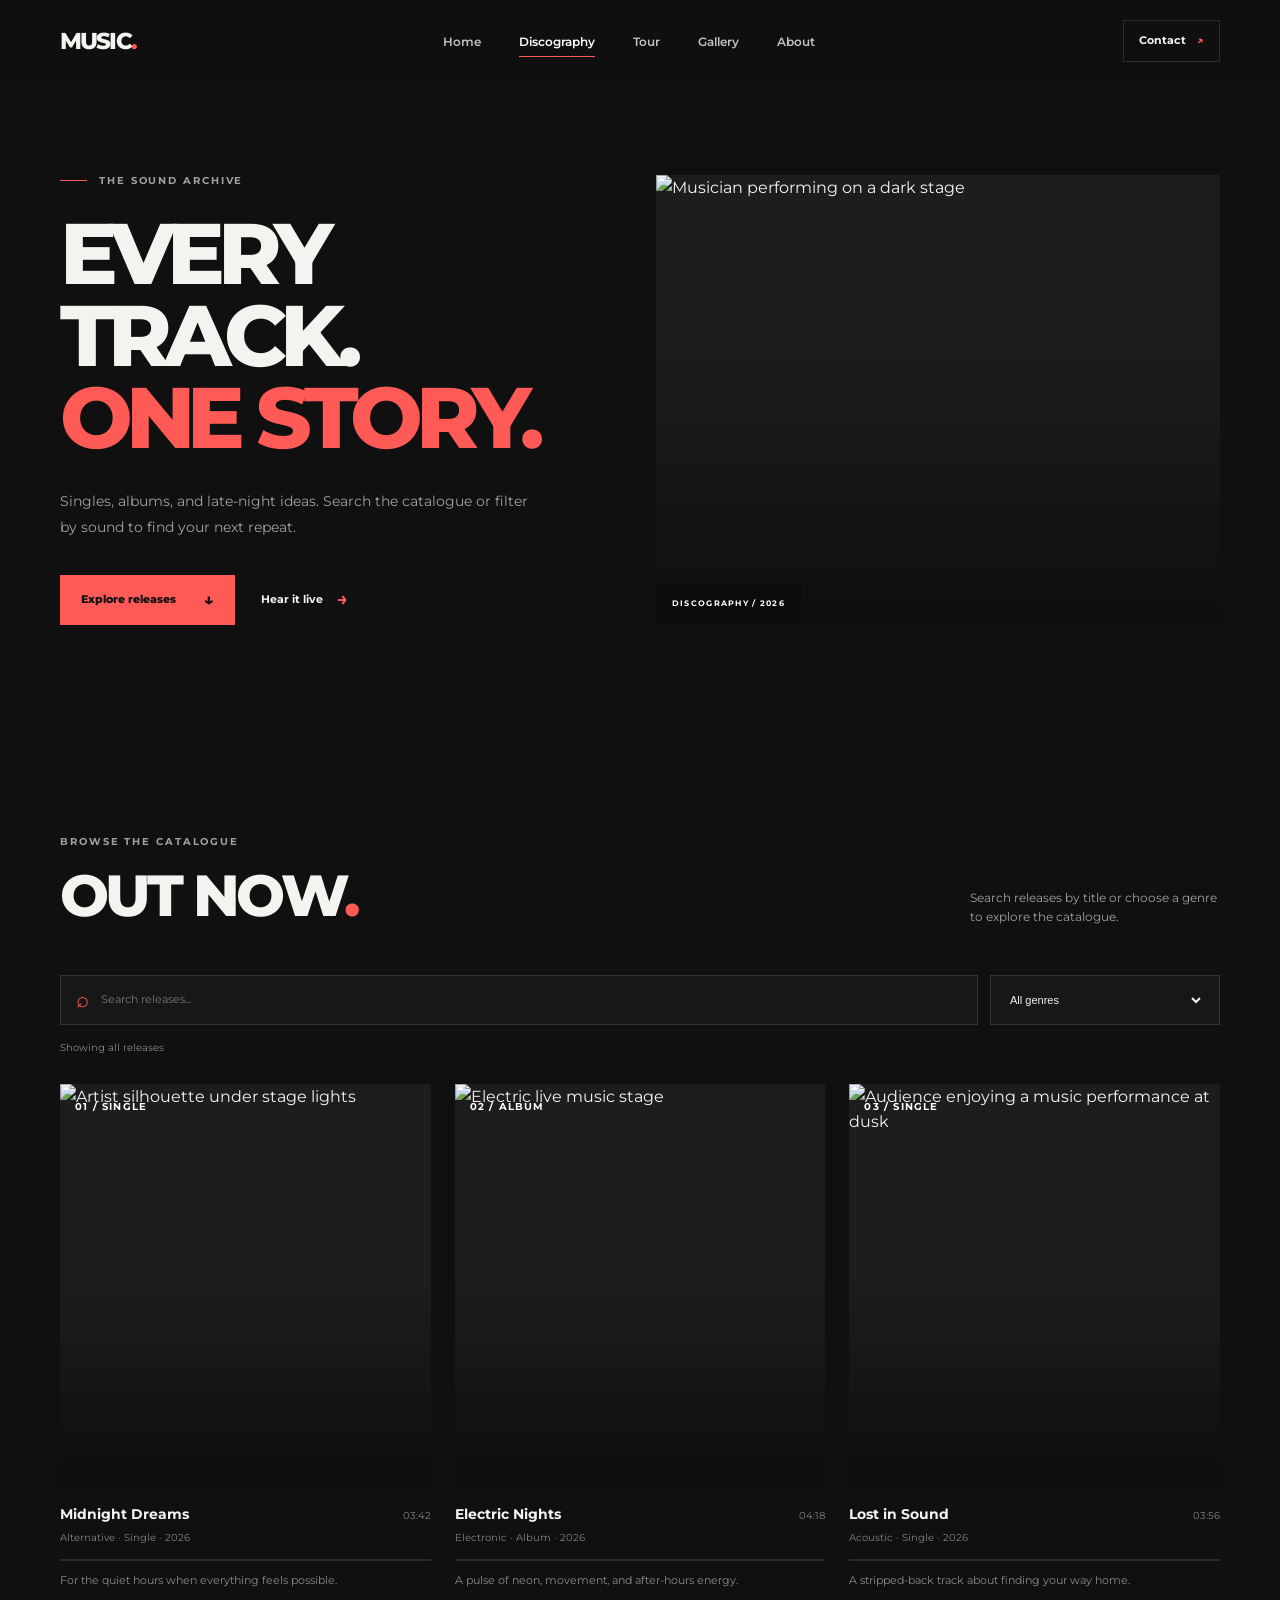
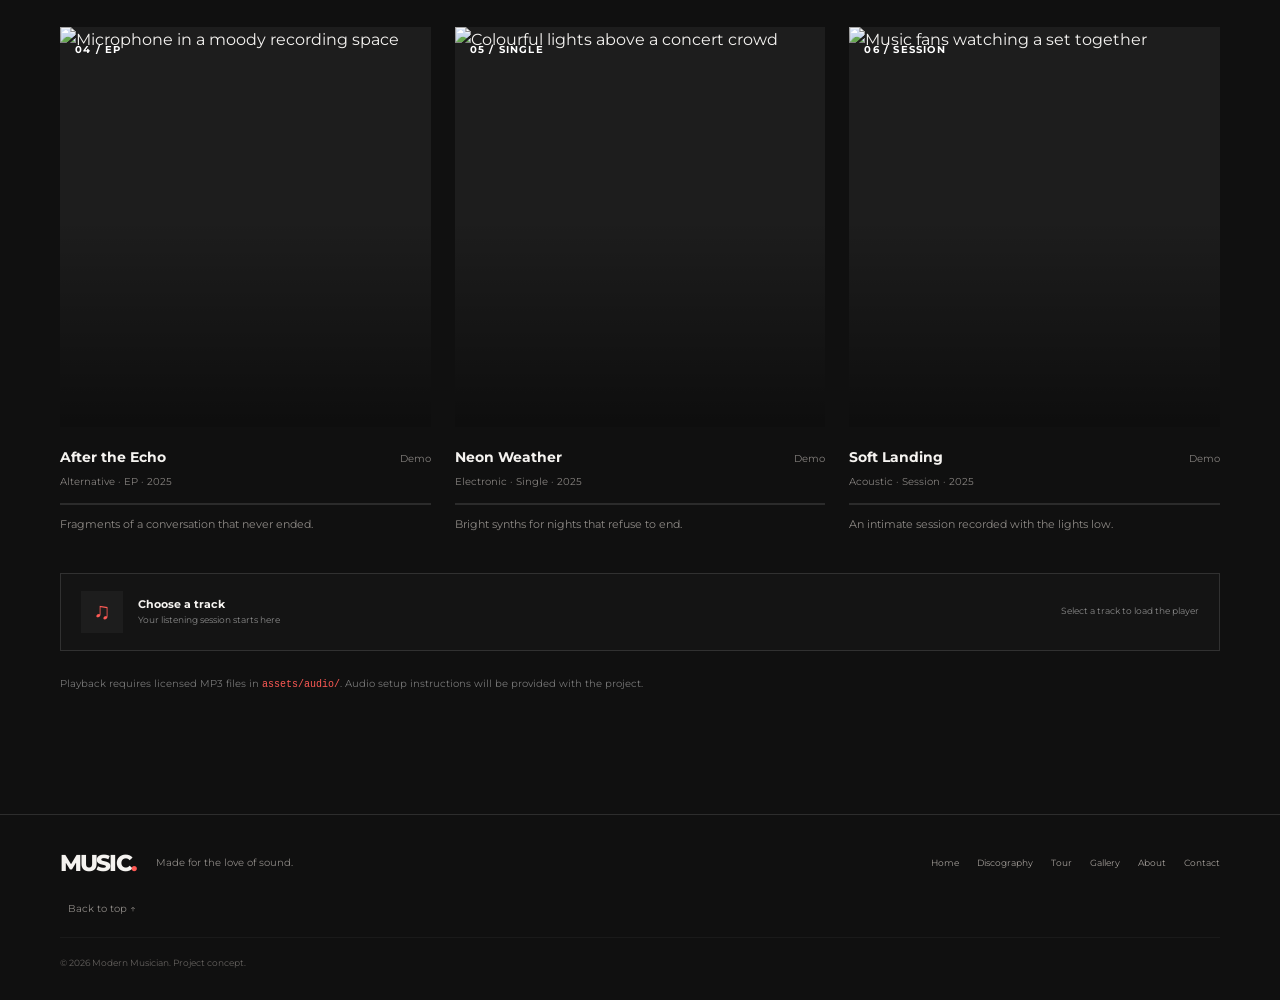
==== commit 4f1fa80d: "feat(music): build release catalogue and player interface" ====
--- a/music.html
+++ b/music.html
@@ -133,10 +133,301 @@
           Showing all releases
         </p>
 
-        <div
-          class="music-grid catalogue-grid"
-          id="catalogue-grid">
-        </div>
+        <div class="music-grid catalogue-grid" id="catalogue-grid">
+
+  <article
+    class="music-card catalogue-card reveal"
+    data-genre="alternative"
+    data-title="midnight dreams">
+
+    <div class="album-art">
+      <img
+        src="https://images.unsplash.com/photo-1516280440614-37939bbacd81?auto=format&fit=crop&w=900&q=85"
+        alt="Artist silhouette under stage lights"
+        loading="lazy">
+
+      <span class="album-number">01 / SINGLE</span>
+
+      <button
+        class="play-button"
+        type="button"
+        data-track="midnight"
+        aria-label="Play Midnight Dreams"
+        aria-pressed="false">
+        <span class="play-icon" aria-hidden="true">▶</span>
+      </button>
+    </div>
+
+    <div class="music-info">
+      <div>
+        <h3>Midnight Dreams</h3>
+        <p>Alternative · Single · 2026</p>
+      </div>
+
+      <span class="track-length">03:42</span>
+    </div>
+
+    <div class="track-progress" aria-hidden="true">
+      <span></span>
+    </div>
+
+    <p class="release-description">
+      For the quiet hours when everything feels possible.
+    </p>
+  </article>
+
+
+  <article
+    class="music-card catalogue-card reveal reveal-delay"
+    data-genre="electronic"
+    data-title="electric nights">
+
+    <div class="album-art">
+      <img
+        src="https://images.unsplash.com/photo-1492684223066-81342ee5ff30?auto=format&fit=crop&w=900&q=85"
+        alt="Electric live music stage"
+        loading="lazy">
+
+      <span class="album-number">02 / ALBUM</span>
+
+      <button
+        class="play-button"
+        type="button"
+        data-track="electric"
+        aria-label="Play Electric Nights"
+        aria-pressed="false">
+        <span class="play-icon" aria-hidden="true">▶</span>
+      </button>
+    </div>
+
+    <div class="music-info">
+      <div>
+        <h3>Electric Nights</h3>
+        <p>Electronic · Album · 2026</p>
+      </div>
+
+      <span class="track-length">04:18</span>
+    </div>
+
+    <div class="track-progress" aria-hidden="true">
+      <span></span>
+    </div>
+
+    <p class="release-description">
+      A pulse of neon, movement, and after-hours energy.
+    </p>
+  </article>
+
+
+  <article
+    class="music-card catalogue-card reveal reveal-delay-more"
+    data-genre="acoustic"
+    data-title="lost in sound">
+
+    <div class="album-art">
+      <img
+        src="https://images.unsplash.com/photo-1501386761578-eac5c94b800a?auto=format&fit=crop&w=900&q=85"
+        alt="Audience enjoying a music performance at dusk"
+        loading="lazy">
+
+      <span class="album-number">03 / SINGLE</span>
+
+      <button
+        class="play-button"
+        type="button"
+        data-track="lost"
+        aria-label="Play Lost in Sound"
+        aria-pressed="false">
+        <span class="play-icon" aria-hidden="true">▶</span>
+      </button>
+    </div>
+
+    <div class="music-info">
+      <div>
+        <h3>Lost in Sound</h3>
+        <p>Acoustic · Single · 2026</p>
+      </div>
+
+      <span class="track-length">03:56</span>
+    </div>
+
+    <div class="track-progress" aria-hidden="true">
+      <span></span>
+    </div>
+
+    <p class="release-description">
+      A stripped-back track about finding your way home.
+    </p>
+  </article>
+
+
+  <article
+    class="music-card catalogue-card reveal"
+    data-genre="alternative"
+    data-title="after the echo">
+
+    <div class="album-art">
+      <img
+        src="https://images.unsplash.com/photo-1516280440614-37939bbacd81?auto=format&fit=crop&w=900&q=85"
+        alt="Microphone in a moody recording space"
+        loading="lazy">
+
+      <span class="album-number">04 / EP</span>
+
+      <button
+        class="play-button"
+        type="button"
+        data-track="midnight"
+        aria-label="Play After the Echo"
+        aria-pressed="false">
+        <span class="play-icon" aria-hidden="true">▶</span>
+      </button>
+    </div>
+
+    <div class="music-info">
+      <div>
+        <h3>After the Echo</h3>
+        <p>Alternative · EP · 2025</p>
+      </div>
+
+      <span class="track-length">Demo</span>
+    </div>
+
+    <div class="track-progress" aria-hidden="true">
+      <span></span>
+    </div>
+
+    <p class="release-description">
+      Fragments of a conversation that never ended.
+    </p>
+  </article>
+
+
+  <article
+    class="music-card catalogue-card reveal reveal-delay"
+    data-genre="electronic"
+    data-title="neon weather">
+
+    <div class="album-art">
+      <img
+        src="https://images.unsplash.com/photo-1492684223066-81342ee5ff30?auto=format&fit=crop&w=900&q=85"
+        alt="Colourful lights above a concert crowd"
+        loading="lazy">
+
+      <span class="album-number">05 / SINGLE</span>
+
+      <button
+        class="play-button"
+        type="button"
+        data-track="electric"
+        aria-label="Play Neon Weather"
+        aria-pressed="false">
+        <span class="play-icon" aria-hidden="true">▶</span>
+      </button>
+    </div>
+
+    <div class="music-info">
+      <div>
+        <h3>Neon Weather</h3>
+        <p>Electronic · Single · 2025</p>
+      </div>
+
+      <span class="track-length">Demo</span>
+    </div>
+
+    <div class="track-progress" aria-hidden="true">
+      <span></span>
+    </div>
+
+    <p class="release-description">
+      Bright synths for nights that refuse to end.
+    </p>
+  </article>
+
+
+  <article
+    class="music-card catalogue-card reveal reveal-delay-more"
+    data-genre="acoustic"
+    data-title="soft landing">
+
+    <div class="album-art">
+      <img
+        src="https://images.unsplash.com/photo-1501386761578-eac5c94b800a?auto=format&fit=crop&w=900&q=85"
+        alt="Music fans watching a set together"
+        loading="lazy">
+
+      <span class="album-number">06 / SESSION</span>
+
+      <button
+        class="play-button"
+        type="button"
+        data-track="lost"
+        aria-label="Play Soft Landing"
+        aria-pressed="false">
+        <span class="play-icon" aria-hidden="true">▶</span>
+      </button>
+    </div>
+
+    <div class="music-info">
+      <div>
+        <h3>Soft Landing</h3>
+        <p>Acoustic · Session · 2025</p>
+      </div>
+
+      <span class="track-length">Demo</span>
+    </div>
+
+    <div class="track-progress" aria-hidden="true">
+      <span></span>
+    </div>
+
+    <p class="release-description">
+      An intimate session recorded with the lights low.
+    </p>
+  </article>
+
+</div>
+
+<p
+  id="no-music-results"
+  class="empty-state"
+  hidden>
+  No releases match that search. Try another title or genre.
+</p>
+
+<div
+  class="player-bar"
+  id="player-bar"
+  aria-live="polite">
+
+  <div class="player-track-icon" aria-hidden="true">
+    ♫
+  </div>
+
+  <div class="player-copy">
+    <strong id="player-title">Choose a track</strong>
+    <span id="player-status">
+      Your listening session starts here
+    </span>
+  </div>
+
+  <div class="player-controls">
+    <span class="player-hint">
+      Select a track to load the player
+    </span>
+
+    <audio
+      id="audio-player"
+      preload="none">
+    </audio>
+  </div>
+</div>
+
+<p class="music-note">
+  Playback requires licensed MP3 files in
+  <code>assets/audio/</code>.
+  Audio setup instructions will be provided with the project.
+</p>
       </div>
     </section>
   </main>
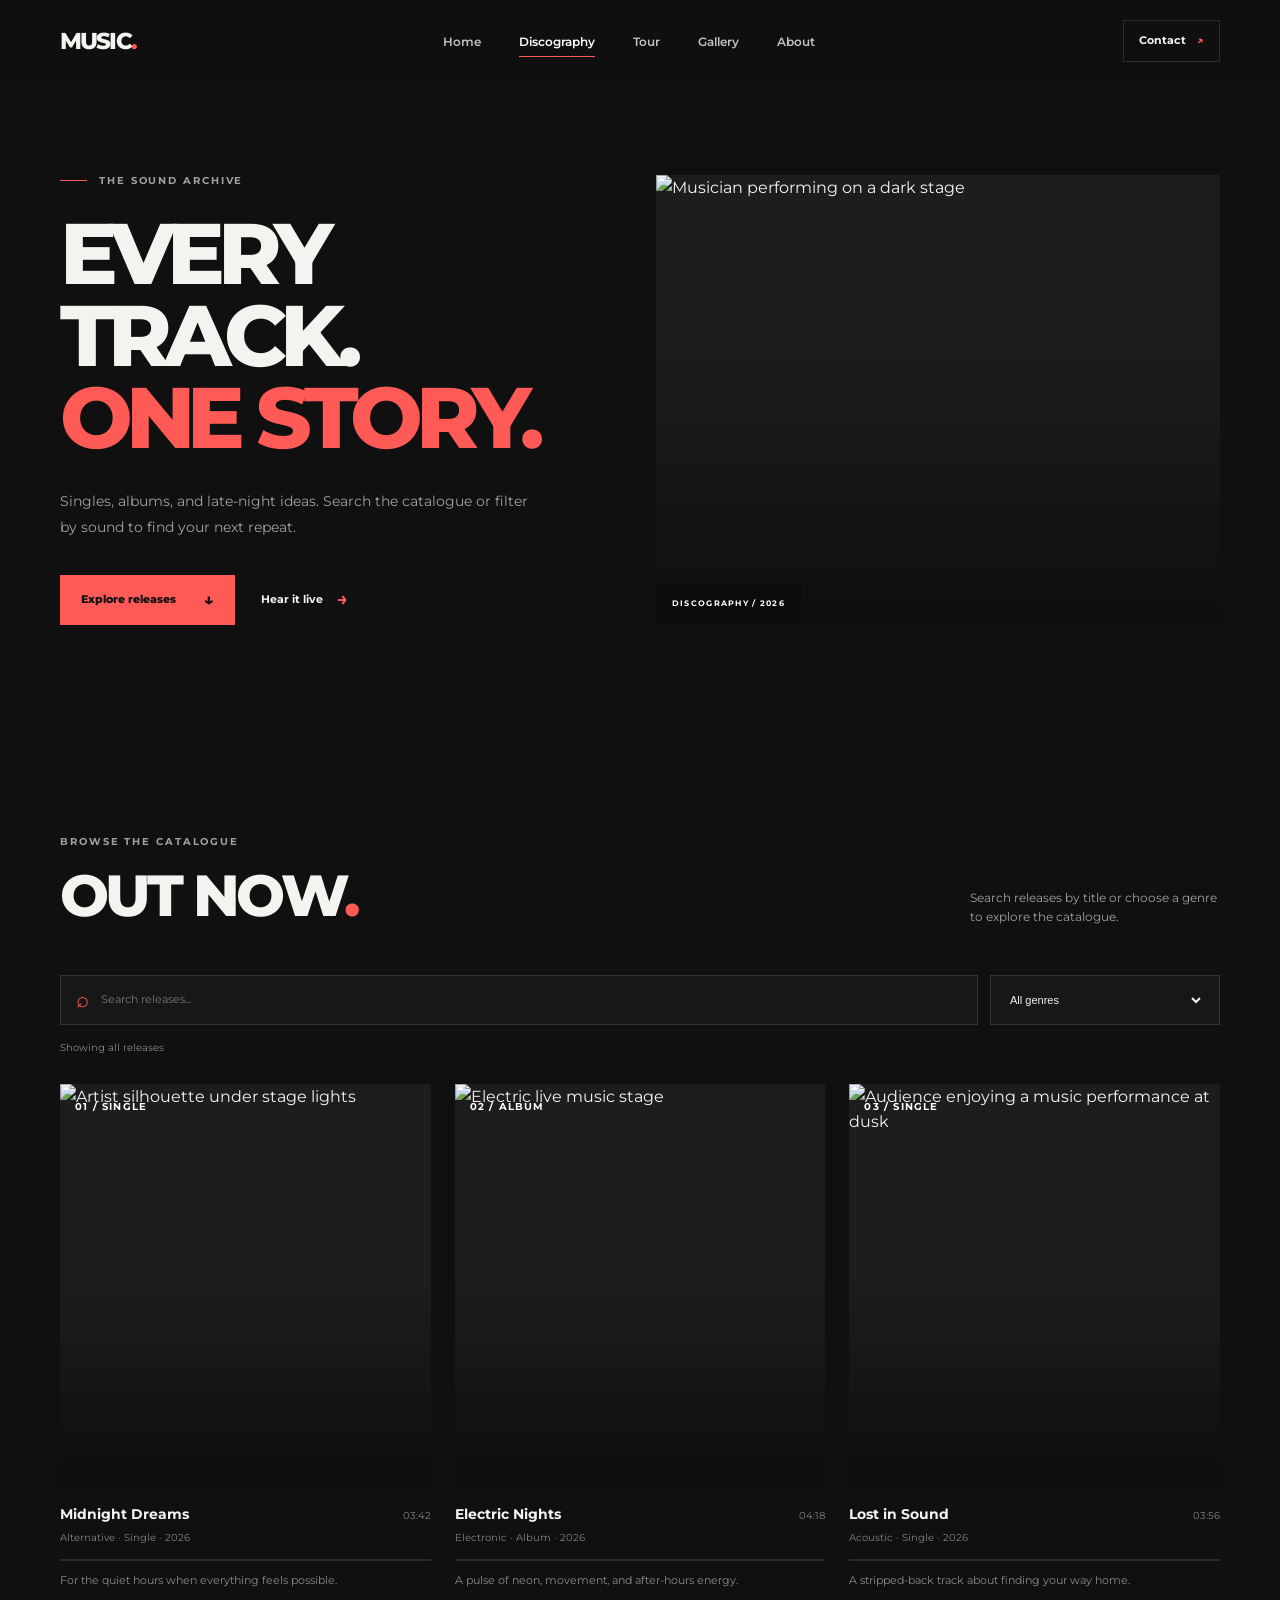
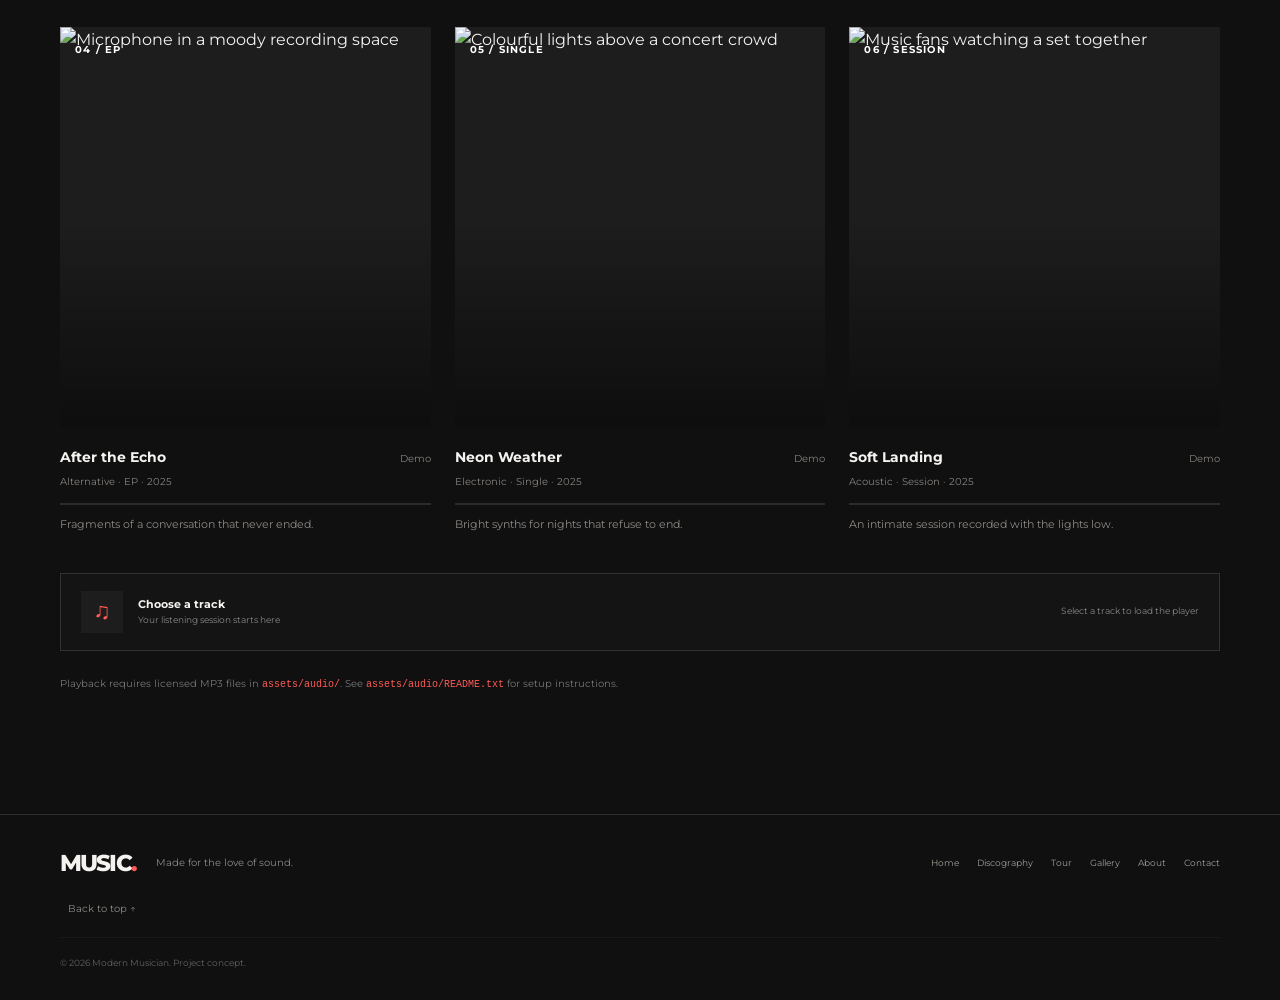
==== commit 40626272: "docs(audio): add local audio setup instructions" ====
--- a/music.html
+++ b/music.html
@@ -426,7 +426,7 @@
 <p class="music-note">
   Playback requires licensed MP3 files in
   <code>assets/audio/</code>.
-  Audio setup instructions will be provided with the project.
+  See <code>assets/audio/README.txt</code> for setup instructions.
 </p>
       </div>
     </section>
--- a/css/style.css
+++ b/css/style.css
@@ -1715,6 +1715,15 @@
   border: 1px solid var(--line);
   background: var(--surface);
   color: var(--muted);
+  transition:
+    border-color 0.2s ease,
+    background-color 0.2s ease;
+}
+
+.search-field:focus-within,
+.select-field:focus-within {
+  border-color: var(--accent);
+  background: #171717;
 }
 
 .search-field>span[aria-hidden="true"] {
@@ -1769,6 +1778,26 @@
   row-gap: 36px;
 }
 
+.catalogue-card {
+  position: relative;
+  transition:
+    transform 0.25s ease,
+    opacity 0.25s ease;
+}
+
+.catalogue-card:hover {
+  transform: translateY(-4px);
+}
+
+.catalogue-card.is-selected .album-art {
+  outline: 1px solid var(--accent);
+  outline-offset: 4px;
+}
+
+.catalogue-card.is-selected .music-info h3 {
+  color: var(--accent);
+}
+
 .release-description {
   margin-top: 10px;
   color: #8d8985;
@@ -1785,6 +1814,10 @@
   font-size: 12px;
 }
 
+.empty-state[hidden] {
+  display: none;
+}
+
 .music-note,
 .shows-note {
   margin-top: 24px;
@@ -1795,6 +1828,66 @@
 
 .music-note code {
   color: var(--accent);
+}
+
+.play-button:focus-visible {
+  outline: 2px solid #fff;
+  outline-offset: 3px;
+}
+
+.play-button.is-selected {
+  background: #fff;
+}
+
+.player-bar {
+  transition: border-color 0.25s ease;
+}
+
+.player-bar:has(.audio-ready) {
+  border-color: #3a3937;
+}
+
+.player-copy strong {
+  overflow: hidden;
+  text-overflow: ellipsis;
+  white-space: nowrap;
+}
+
+@media (max-width: 700px) {
+  .catalogue-card:hover {
+    transform: none;
+  }
+
+  .catalogue-grid {
+    row-gap: 42px;
+  }
+
+  .music-info {
+    gap: 12px;
+  }
+
+  .release-description {
+    max-width: 95%;
+  }
+
+  .player-copy {
+    min-width: 0;
+  }
+}
+
+@media (max-width: 380px) {
+  .music-info {
+    flex-direction: column;
+    gap: 4px;
+  }
+
+  .track-length {
+    margin-top: 0;
+  }
+
+  .catalogue-tools {
+    gap: 10px;
+  }
 }
 
 /* Tour page: clear row-based event grid */
